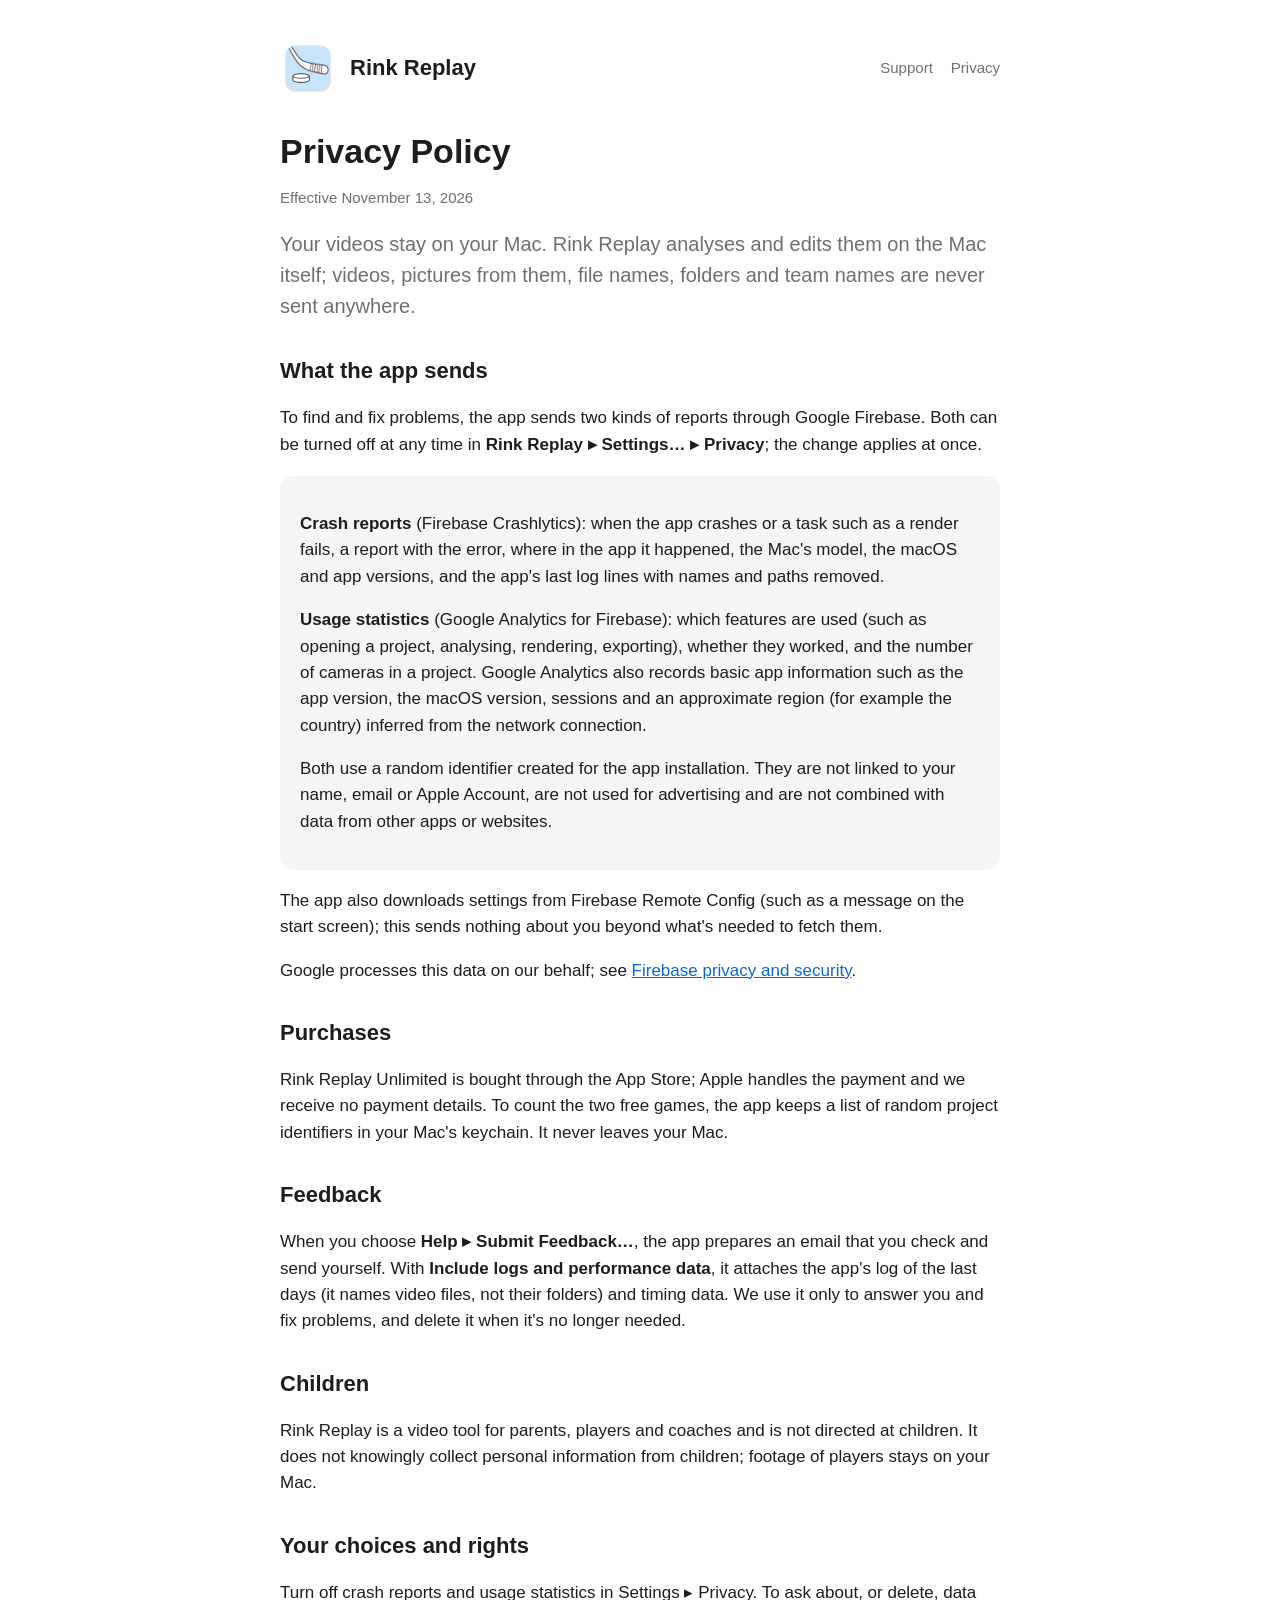
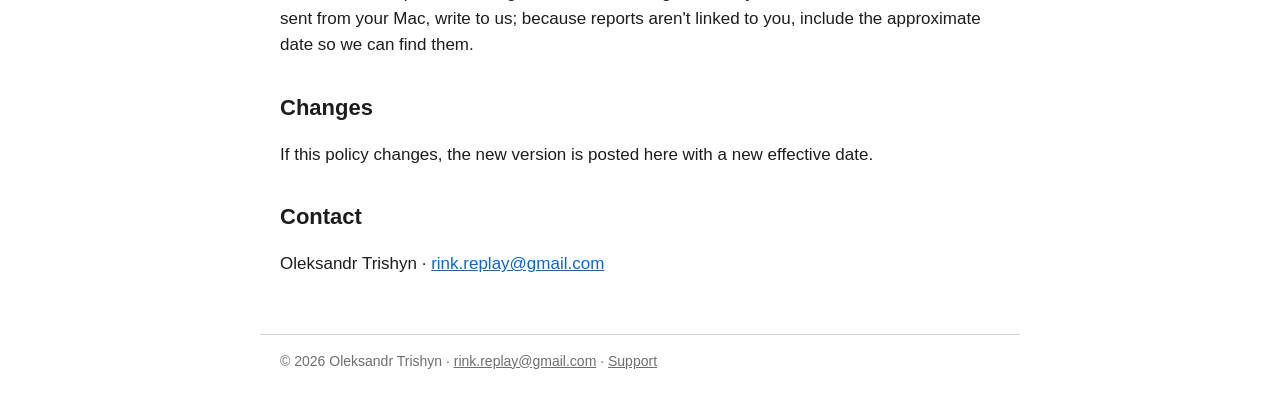
==== privacy.html @ d2ca4f3b "Rink Replay website: home, support and privacy policy Co-Authored-By: Claude Opus 5.5 <noreply@anthr" ====
<!doctype html>
<html lang="en">
<head>
<meta charset="utf-8">
<meta name="viewport" content="width=device-width, initial-scale=1">
<title>Rink Replay Privacy Policy</title>
<link rel="stylesheet" href="style.css">
</head>
<body>
<header><img src="icon.png" alt=""><a href="./">Rink Replay</a>
<nav><a href="support.html">Support</a><a href="privacy.html">Privacy</a></nav></header>
<main>
<h1>Privacy Policy</h1>
<p class="muted">Effective November 13, 2026</p>
<p class="lead">Your videos stay on your Mac. Rink Replay analyses and edits them on the Mac itself; videos, pictures from them, file names, folders and team names are never sent anywhere.</p>

<h2>What the app sends</h2>
<p>To find and fix problems, the app sends two kinds of reports through Google Firebase. Both can be turned off at any time in <strong>Rink Replay ▸ Settings… ▸ Privacy</strong>; the change applies at once.</p>
<div class="card">
<p><strong>Crash reports</strong> (Firebase Crashlytics): when the app crashes or a task such as a render fails, a report with the error, where in the app it happened, the Mac's model, the macOS and app versions, and the app's last log lines with names and paths removed.</p>
<p><strong>Usage statistics</strong> (Google Analytics for Firebase): which features are used (such as opening a project, analysing, rendering, exporting), whether they worked, and the number of cameras in a project. Google Analytics also records basic app information such as the app version, the macOS version, sessions and an approximate region (for example the country) inferred from the network connection.</p>
<p>Both use a random identifier created for the app installation. They are not linked to your name, email or Apple Account, are not used for advertising and are not combined with data from other apps or websites.</p>
</div>
<p>The app also downloads settings from Firebase Remote Config (such as a message on the start screen); this sends nothing about you beyond what's needed to fetch them.</p>
<p>Google processes this data on our behalf; see <a href="https://firebase.google.com/support/privacy">Firebase privacy and security</a>.</p>

<h2>Purchases</h2>
<p>Rink Replay Unlimited is bought through the App Store; Apple handles the payment and we receive no payment details. To count the two free games, the app keeps a list of random project identifiers in your Mac's keychain. It never leaves your Mac.</p>

<h2>Feedback</h2>
<p>When you choose <strong>Help ▸ Submit Feedback…</strong>, the app prepares an email that you check and send yourself. With <strong>Include logs and performance data</strong>, it attaches the app's log of the last days (it names video files, not their folders) and timing data. We use it only to answer you and fix problems, and delete it when it's no longer needed.</p>

<h2>Children</h2>
<p>Rink Replay is a video tool for parents, players and coaches and is not directed at children. It does not knowingly collect personal information from children; footage of players stays on your Mac.</p>

<h2>Your choices and rights</h2>
<p>Turn off crash reports and usage statistics in Settings ▸ Privacy. To ask about, or delete, data sent from your Mac, write to us; because reports aren't linked to you, include the approximate date so we can find them.</p>

<h2>Changes</h2>
<p>If this policy changes, the new version is posted here with a new effective date.</p>

<h2>Contact</h2>
<p>Oleksandr Trishyn · <a href="mailto:rink.replay@gmail.com">rink.replay@gmail.com</a></p>
</main>
<footer>© 2026 Oleksandr Trishyn · <a href="mailto:rink.replay@gmail.com">rink.replay@gmail.com</a> · <a href="support.html">Support</a></footer>
</body>
</html>
---- style.css ----
:root { --bg: #ffffff; --fg: #1d1d1f; --muted: #6e6e73; --accent: #0a66d8; --card: #f5f5f7; --line: #d2d2d7; }
@media (prefers-color-scheme: dark) { :root { --bg: #111113; --fg: #f5f5f7; --muted: #a1a1a6; --accent: #5aa2ff; --card: #1c1c1f; --line: #3a3a3d; } }
* { box-sizing: border-box; }
body { margin: 0; background: var(--bg); color: var(--fg); font: 17px/1.55 -apple-system, BlinkMacSystemFont, "Helvetica Neue", Arial, sans-serif; }
header, main, footer { max-width: 760px; margin: 0 auto; padding: 0 20px; }
header { padding-top: 40px; display: flex; align-items: center; gap: 14px; }
header img { width: 56px; height: 56px; }
header a { color: inherit; text-decoration: none; font-weight: 600; font-size: 22px; }
nav { margin-left: auto; display: flex; gap: 18px; font-size: 15px; }
nav a { color: var(--muted); font-weight: 500; font-size: 15px; }
h1 { font-size: 34px; line-height: 1.15; margin: 36px 0 10px; }
h2 { font-size: 22px; margin: 32px 0 8px; }
p, li { color: var(--fg); }
.lead { font-size: 20px; color: var(--muted); }
a { color: var(--accent); }
.card { background: var(--card); border-radius: 14px; padding: 18px 20px; margin: 18px 0; }
.muted { color: var(--muted); font-size: 15px; }
footer { margin-top: 56px; padding-bottom: 40px; border-top: 1px solid var(--line); padding-top: 16px; color: var(--muted); font-size: 14px; }
footer a { color: var(--muted); }
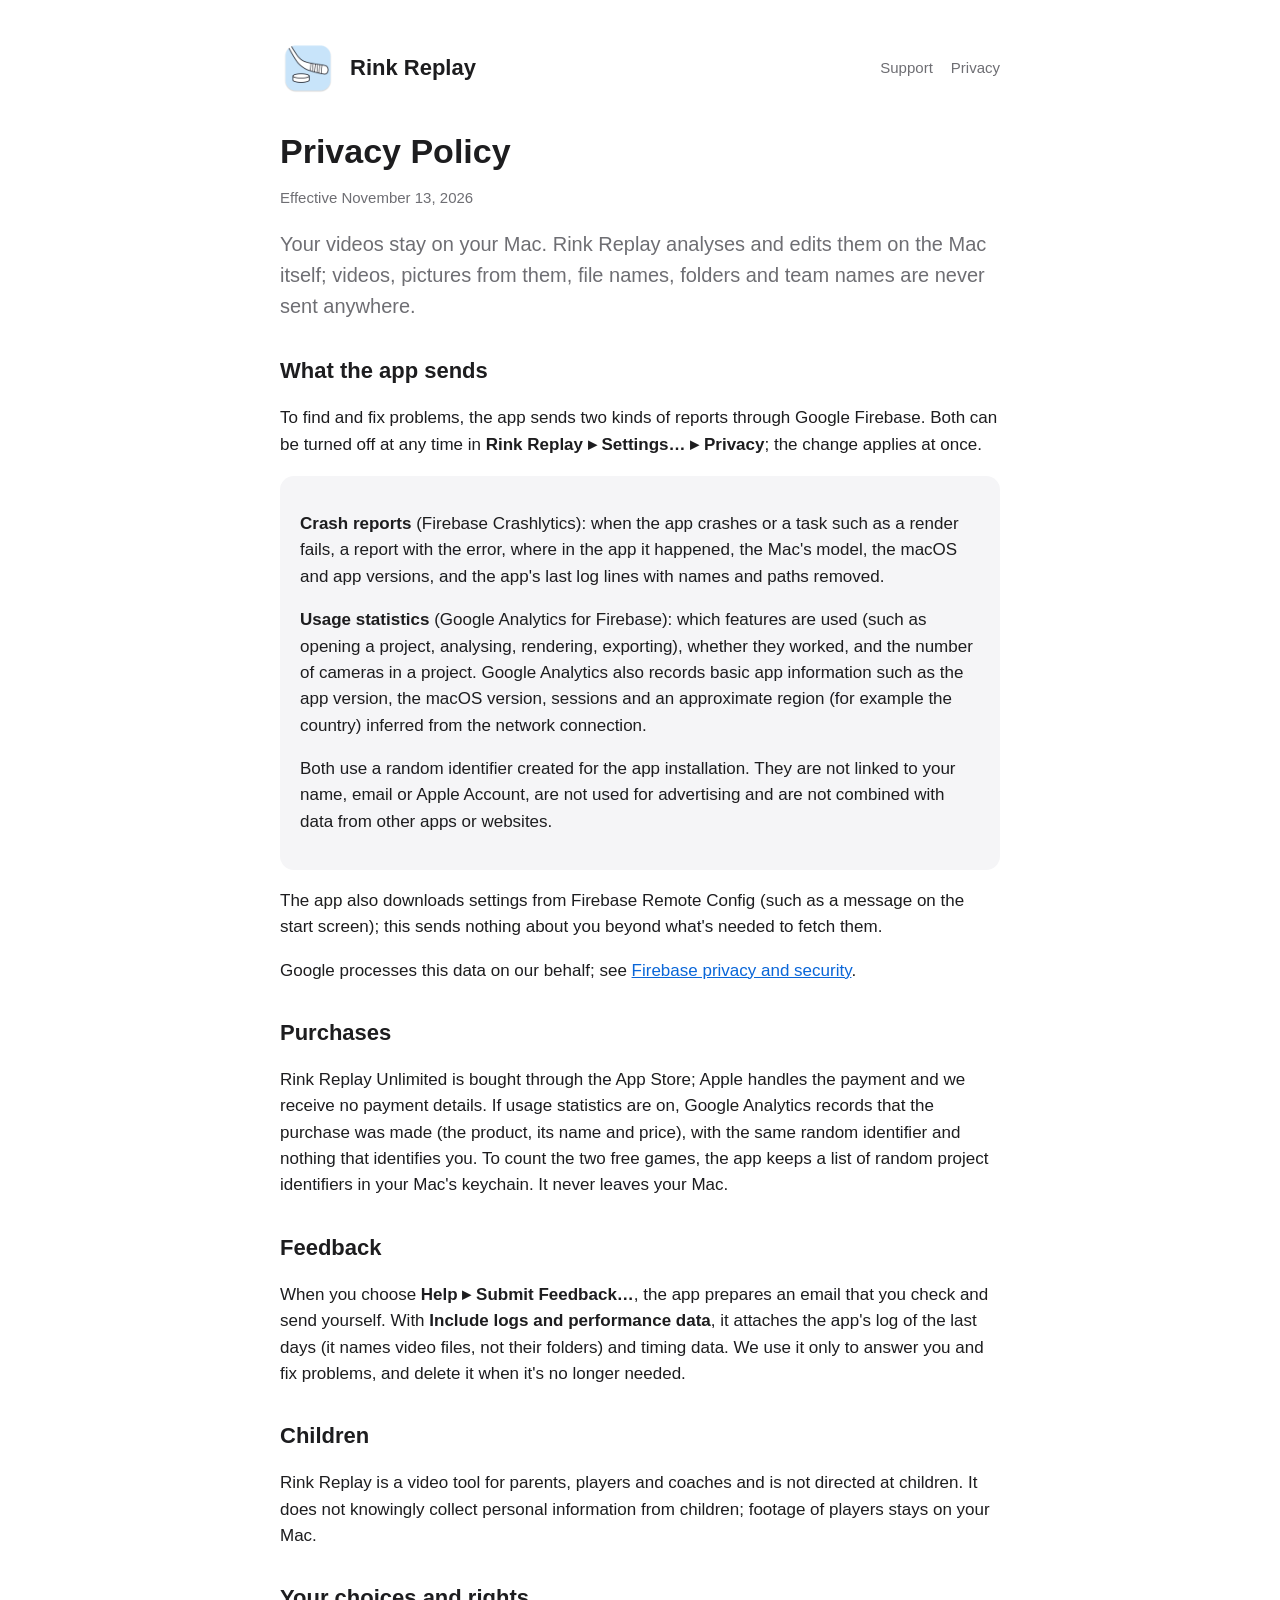
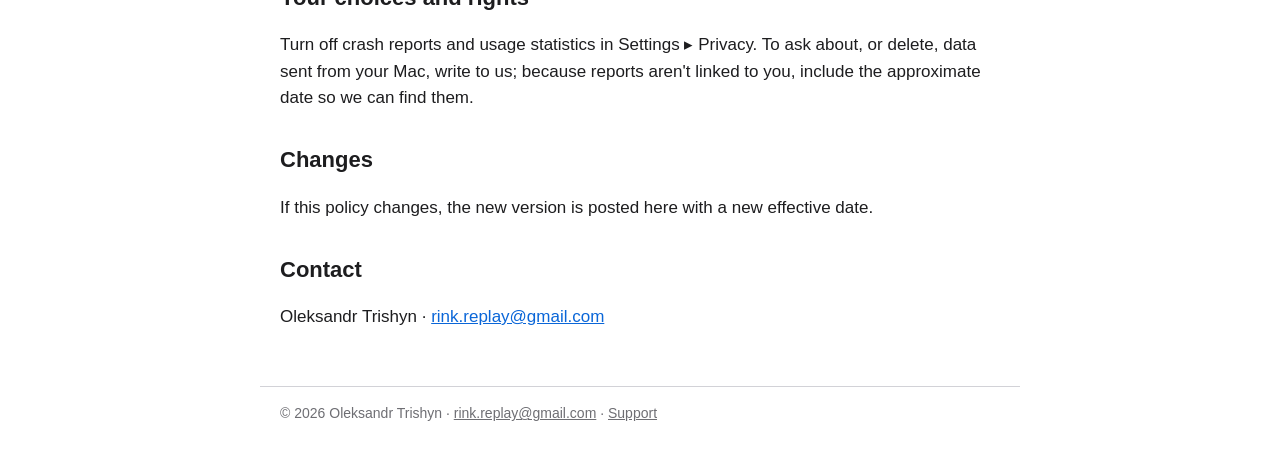
==== commit 51a68040: "Privacy policy: usage statistics record the Unlimited purchase Co-Authored-By: Claude Opus 5.5 <nore" ====
--- a/privacy.html
+++ b/privacy.html
@@ -25,7 +25,7 @@
 <p>Google processes this data on our behalf; see <a href="https://firebase.google.com/support/privacy">Firebase privacy and security</a>.</p>
 
 <h2>Purchases</h2>
-<p>Rink Replay Unlimited is bought through the App Store; Apple handles the payment and we receive no payment details. To count the two free games, the app keeps a list of random project identifiers in your Mac's keychain. It never leaves your Mac.</p>
+<p>Rink Replay Unlimited is bought through the App Store; Apple handles the payment and we receive no payment details. If usage statistics are on, Google Analytics records that the purchase was made (the product, its name and price), with the same random identifier and nothing that identifies you. To count the two free games, the app keeps a list of random project identifiers in your Mac's keychain. It never leaves your Mac.</p>
 
 <h2>Feedback</h2>
 <p>When you choose <strong>Help ▸ Submit Feedback…</strong>, the app prepares an email that you check and send yourself. With <strong>Include logs and performance data</strong>, it attaches the app's log of the last days (it names video files, not their folders) and timing data. We use it only to answer you and fix problems, and delete it when it's no longer needed.</p>
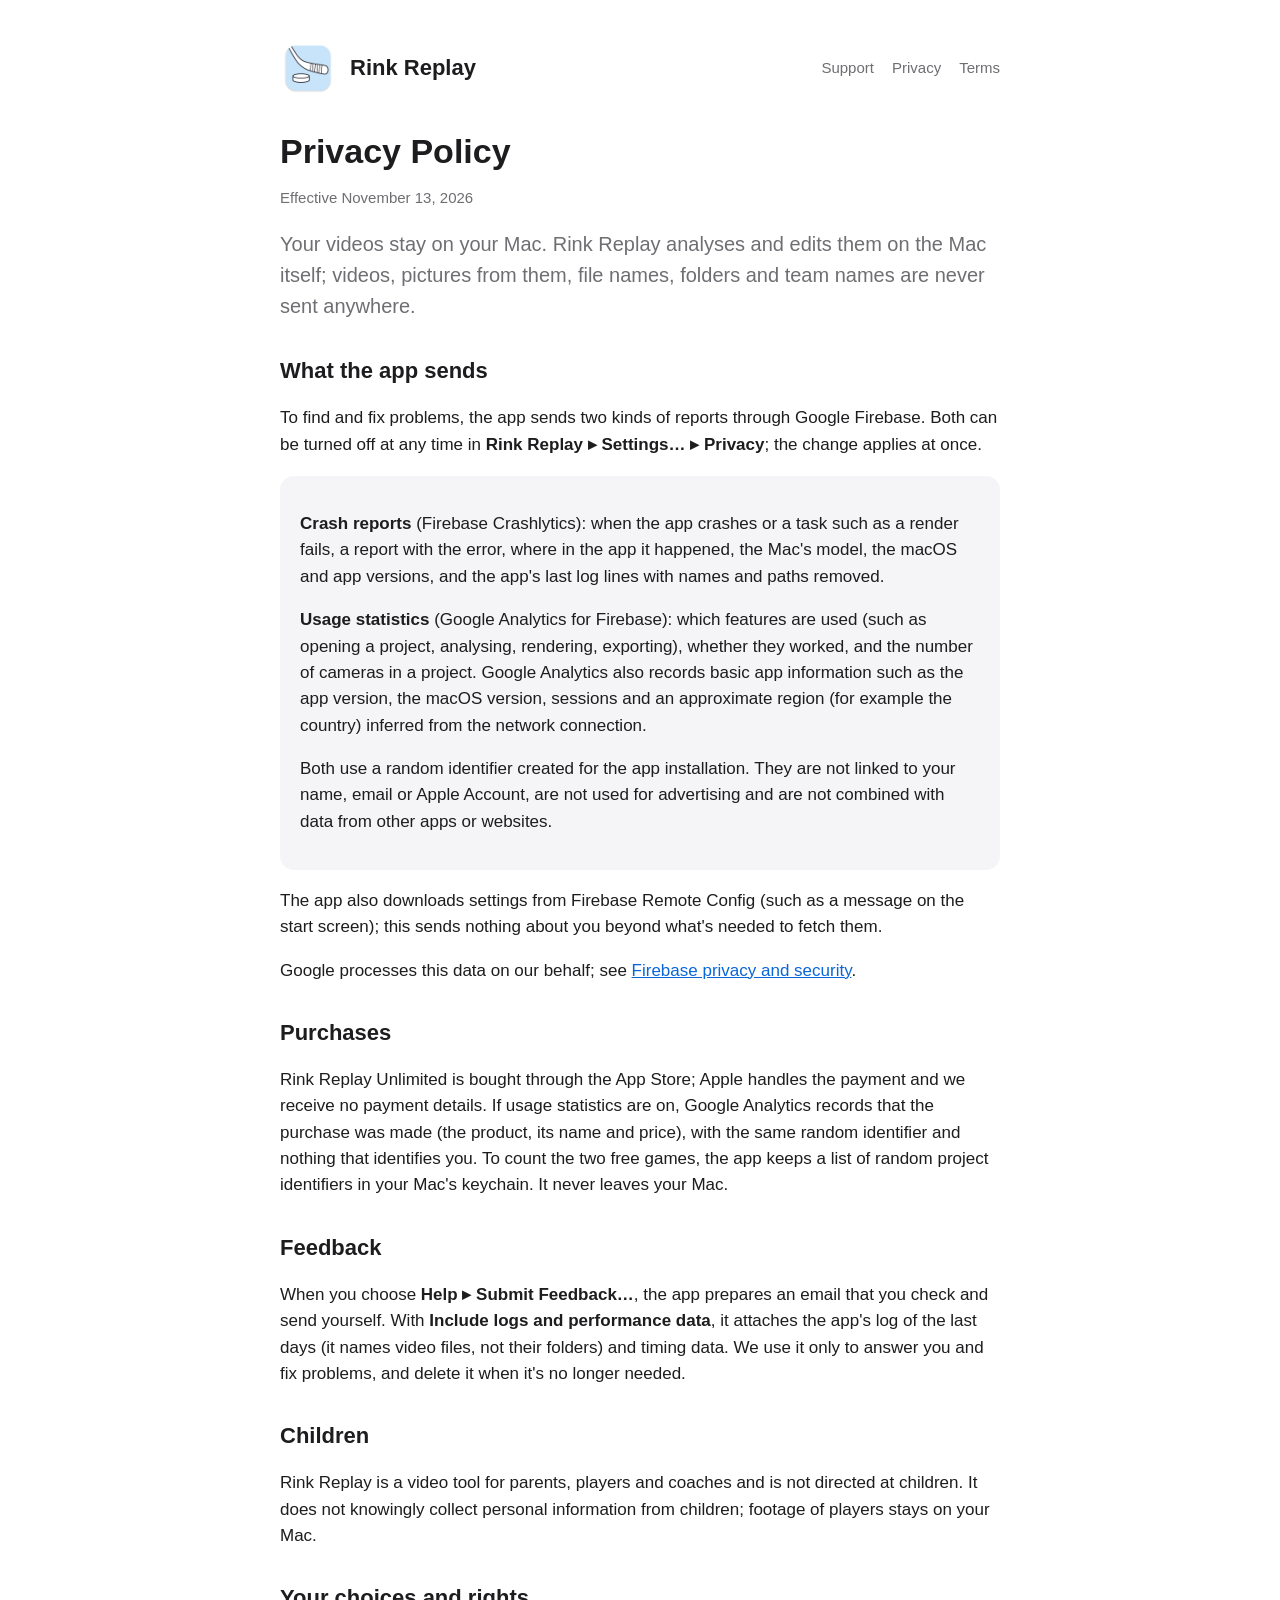
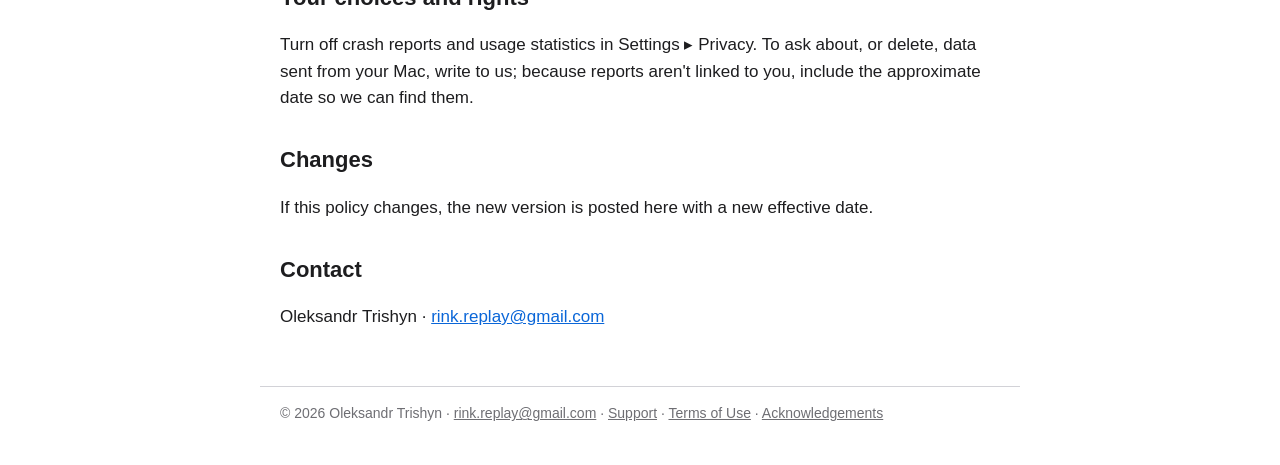
==== commit 1d62d4f4: "Add Terms of Use and Acknowledgements; link them from every page" ====
--- a/privacy.html
+++ b/privacy.html
@@ -8,7 +8,7 @@
 </head>
 <body>
 <header><img src="icon.png" alt=""><a href="./">Rink Replay</a>
-<nav><a href="support.html">Support</a><a href="privacy.html">Privacy</a></nav></header>
+<nav><a href="support.html">Support</a><a href="privacy.html">Privacy</a><a href="terms.html">Terms</a></nav></header>
 <main>
 <h1>Privacy Policy</h1>
 <p class="muted">Effective November 13, 2026</p>
@@ -42,6 +42,6 @@
 <h2>Contact</h2>
 <p>Oleksandr Trishyn · <a href="mailto:rink.replay@gmail.com">rink.replay@gmail.com</a></p>
 </main>
-<footer>© 2026 Oleksandr Trishyn · <a href="mailto:rink.replay@gmail.com">rink.replay@gmail.com</a> · <a href="support.html">Support</a></footer>
+<footer>© 2026 Oleksandr Trishyn · <a href="mailto:rink.replay@gmail.com">rink.replay@gmail.com</a> · <a href="support.html">Support</a> · <a href="terms.html">Terms of Use</a> · <a href="acknowledgements.html">Acknowledgements</a></footer>
 </body>
 </html>
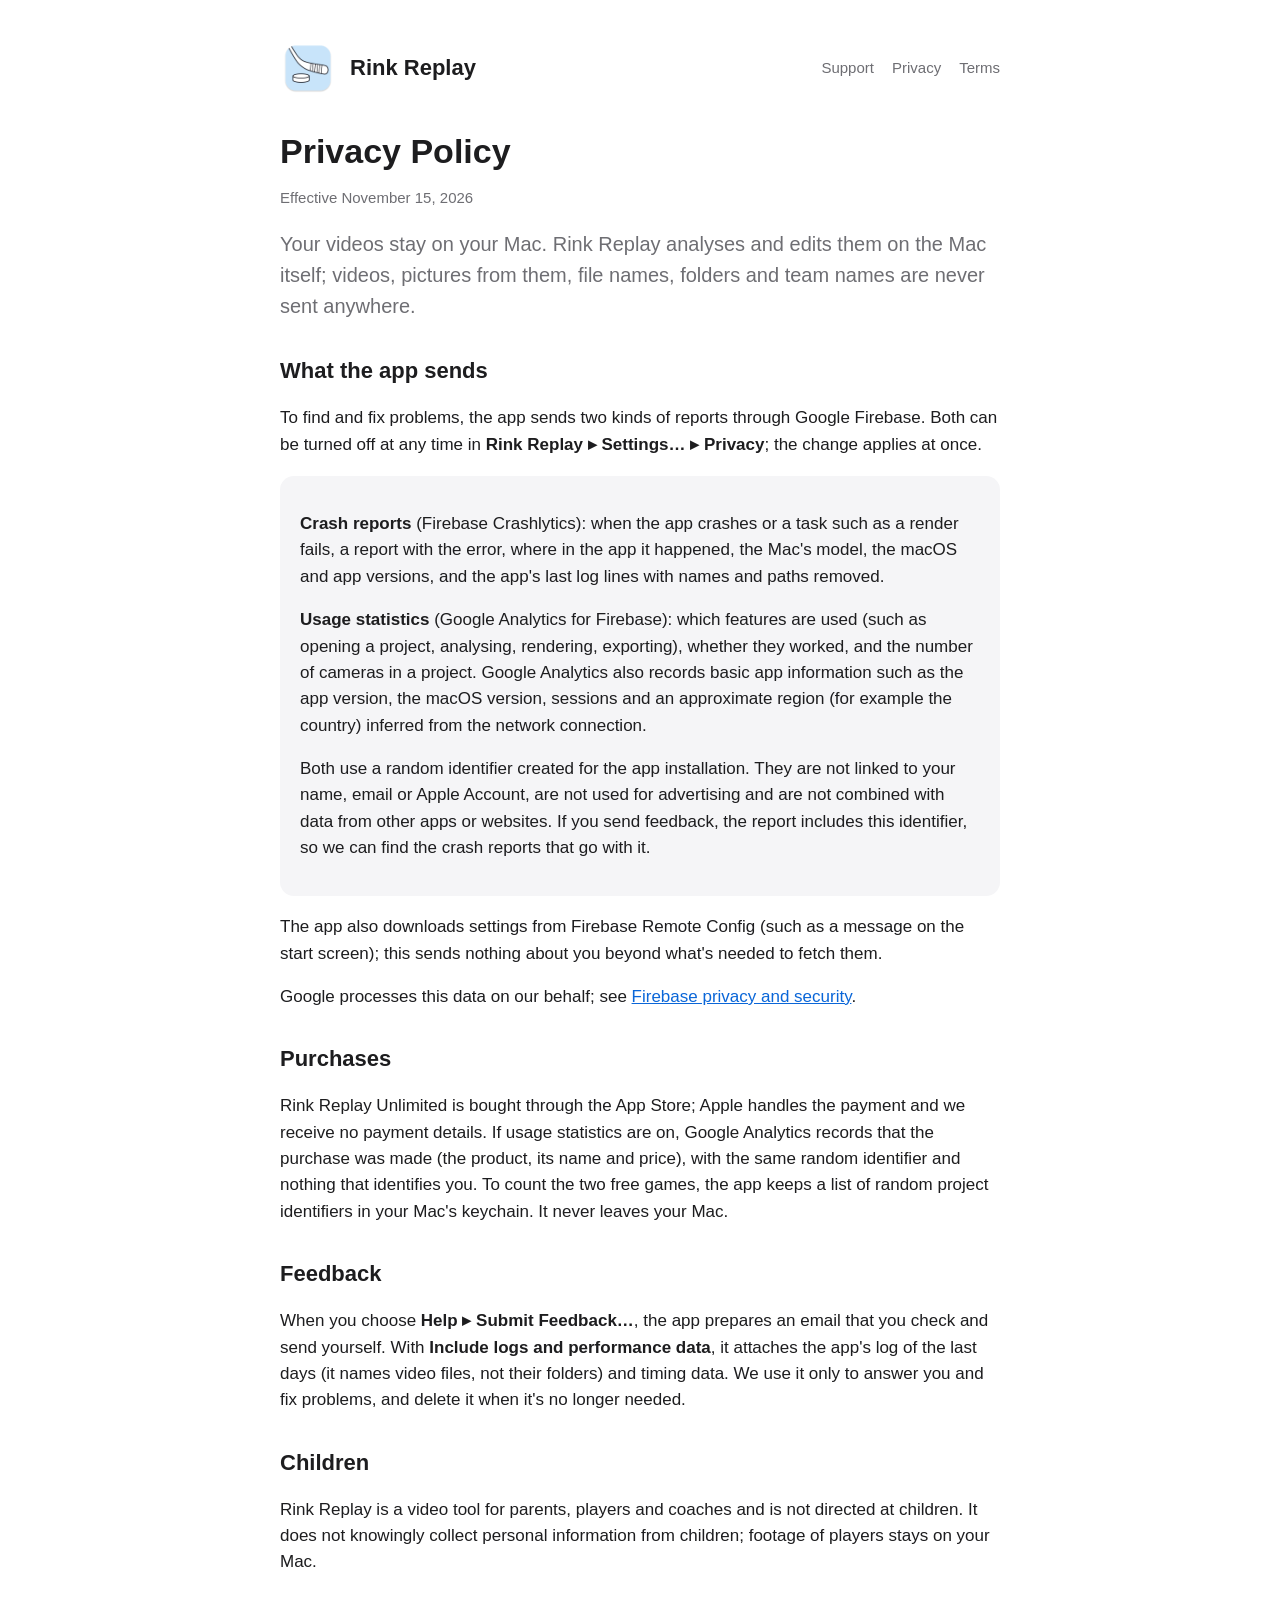
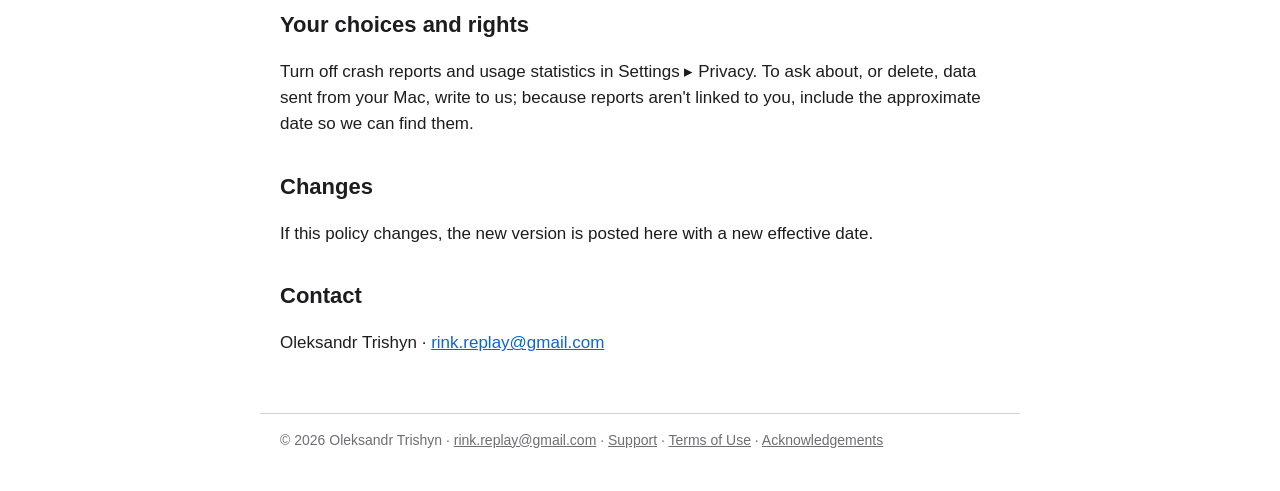
==== commit 2c21f135: "Privacy: feedback reports include the installation identifier" ====
--- a/privacy.html
+++ b/privacy.html
@@ -11,7 +11,7 @@
 <nav><a href="support.html">Support</a><a href="privacy.html">Privacy</a><a href="terms.html">Terms</a></nav></header>
 <main>
 <h1>Privacy Policy</h1>
-<p class="muted">Effective November 13, 2026</p>
+<p class="muted">Effective November 15, 2026</p>
 <p class="lead">Your videos stay on your Mac. Rink Replay analyses and edits them on the Mac itself; videos, pictures from them, file names, folders and team names are never sent anywhere.</p>
 
 <h2>What the app sends</h2>
@@ -19,7 +19,7 @@
 <div class="card">
 <p><strong>Crash reports</strong> (Firebase Crashlytics): when the app crashes or a task such as a render fails, a report with the error, where in the app it happened, the Mac's model, the macOS and app versions, and the app's last log lines with names and paths removed.</p>
 <p><strong>Usage statistics</strong> (Google Analytics for Firebase): which features are used (such as opening a project, analysing, rendering, exporting), whether they worked, and the number of cameras in a project. Google Analytics also records basic app information such as the app version, the macOS version, sessions and an approximate region (for example the country) inferred from the network connection.</p>
-<p>Both use a random identifier created for the app installation. They are not linked to your name, email or Apple Account, are not used for advertising and are not combined with data from other apps or websites.</p>
+<p>Both use a random identifier created for the app installation. They are not linked to your name, email or Apple Account, are not used for advertising and are not combined with data from other apps or websites. If you send feedback, the report includes this identifier, so we can find the crash reports that go with it.</p>
 </div>
 <p>The app also downloads settings from Firebase Remote Config (such as a message on the start screen); this sends nothing about you beyond what's needed to fetch them.</p>
 <p>Google processes this data on our behalf; see <a href="https://firebase.google.com/support/privacy">Firebase privacy and security</a>.</p>
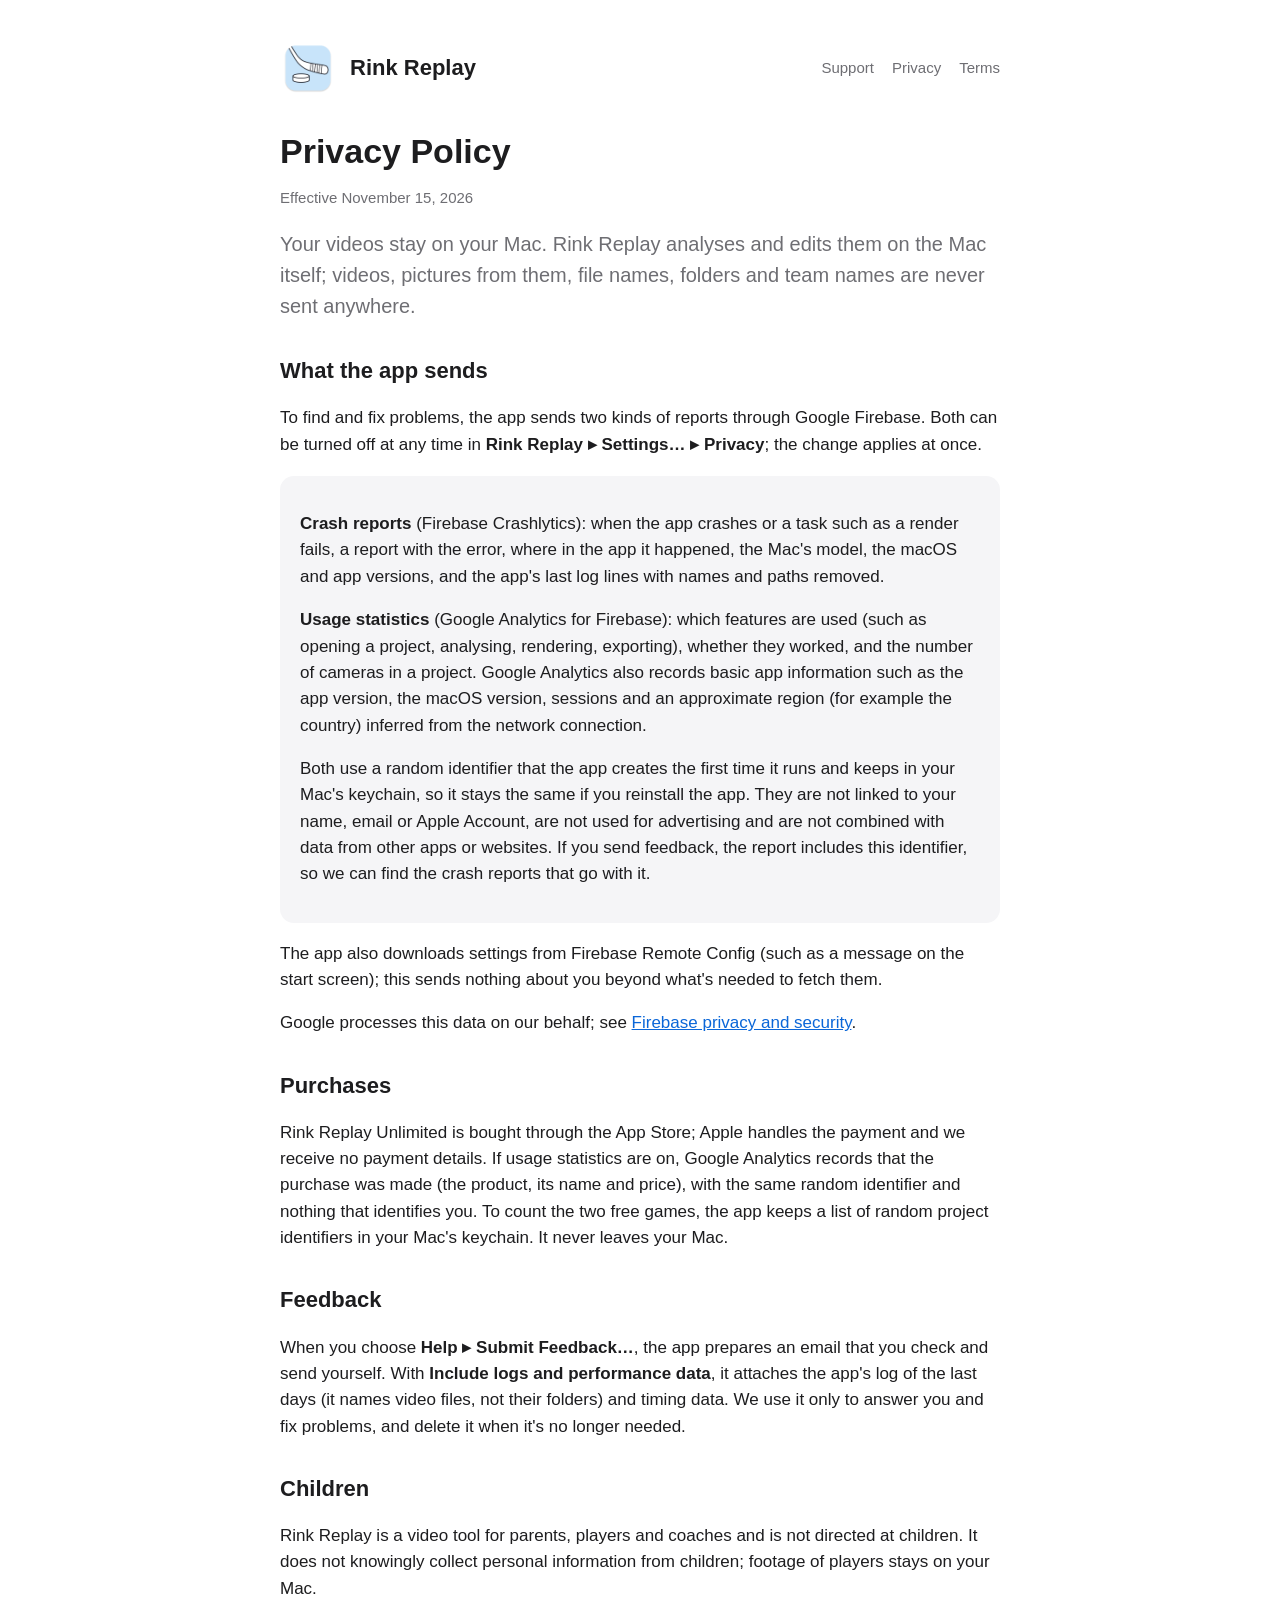
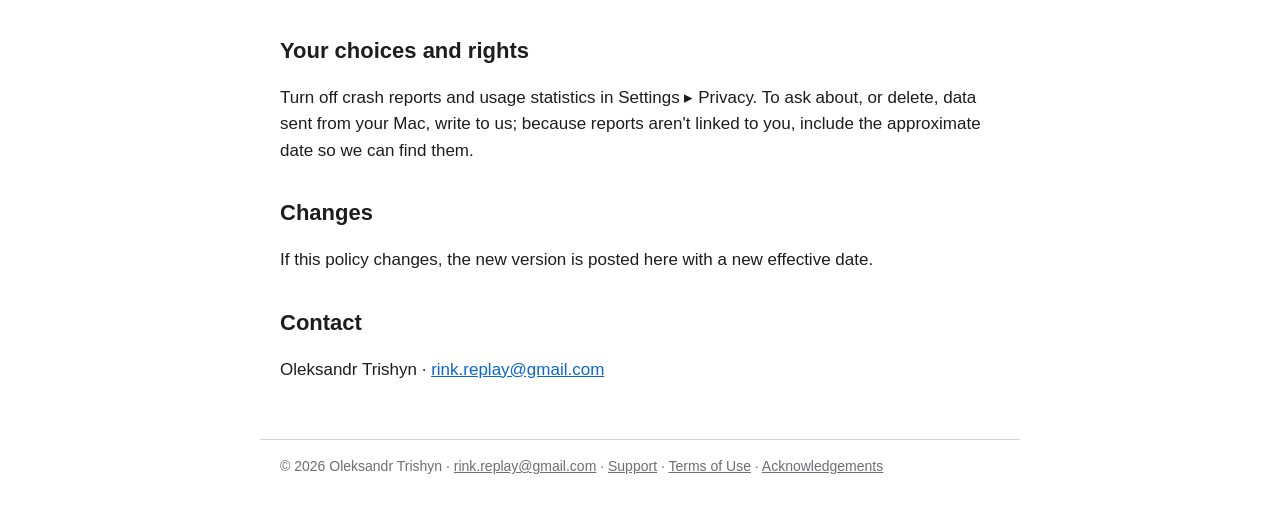
==== commit 0e843fc0: "Privacy: the installation identifier is kept in the keychain Co-Authored-By: Claude Opus 5.5 <norepl" ====
--- a/privacy.html
+++ b/privacy.html
@@ -19,7 +19,7 @@
 <div class="card">
 <p><strong>Crash reports</strong> (Firebase Crashlytics): when the app crashes or a task such as a render fails, a report with the error, where in the app it happened, the Mac's model, the macOS and app versions, and the app's last log lines with names and paths removed.</p>
 <p><strong>Usage statistics</strong> (Google Analytics for Firebase): which features are used (such as opening a project, analysing, rendering, exporting), whether they worked, and the number of cameras in a project. Google Analytics also records basic app information such as the app version, the macOS version, sessions and an approximate region (for example the country) inferred from the network connection.</p>
-<p>Both use a random identifier created for the app installation. They are not linked to your name, email or Apple Account, are not used for advertising and are not combined with data from other apps or websites. If you send feedback, the report includes this identifier, so we can find the crash reports that go with it.</p>
+<p>Both use a random identifier that the app creates the first time it runs and keeps in your Mac's keychain, so it stays the same if you reinstall the app. They are not linked to your name, email or Apple Account, are not used for advertising and are not combined with data from other apps or websites. If you send feedback, the report includes this identifier, so we can find the crash reports that go with it.</p>
 </div>
 <p>The app also downloads settings from Firebase Remote Config (such as a message on the start screen); this sends nothing about you beyond what's needed to fetch them.</p>
 <p>Google processes this data on our behalf; see <a href="https://firebase.google.com/support/privacy">Firebase privacy and security</a>.</p>
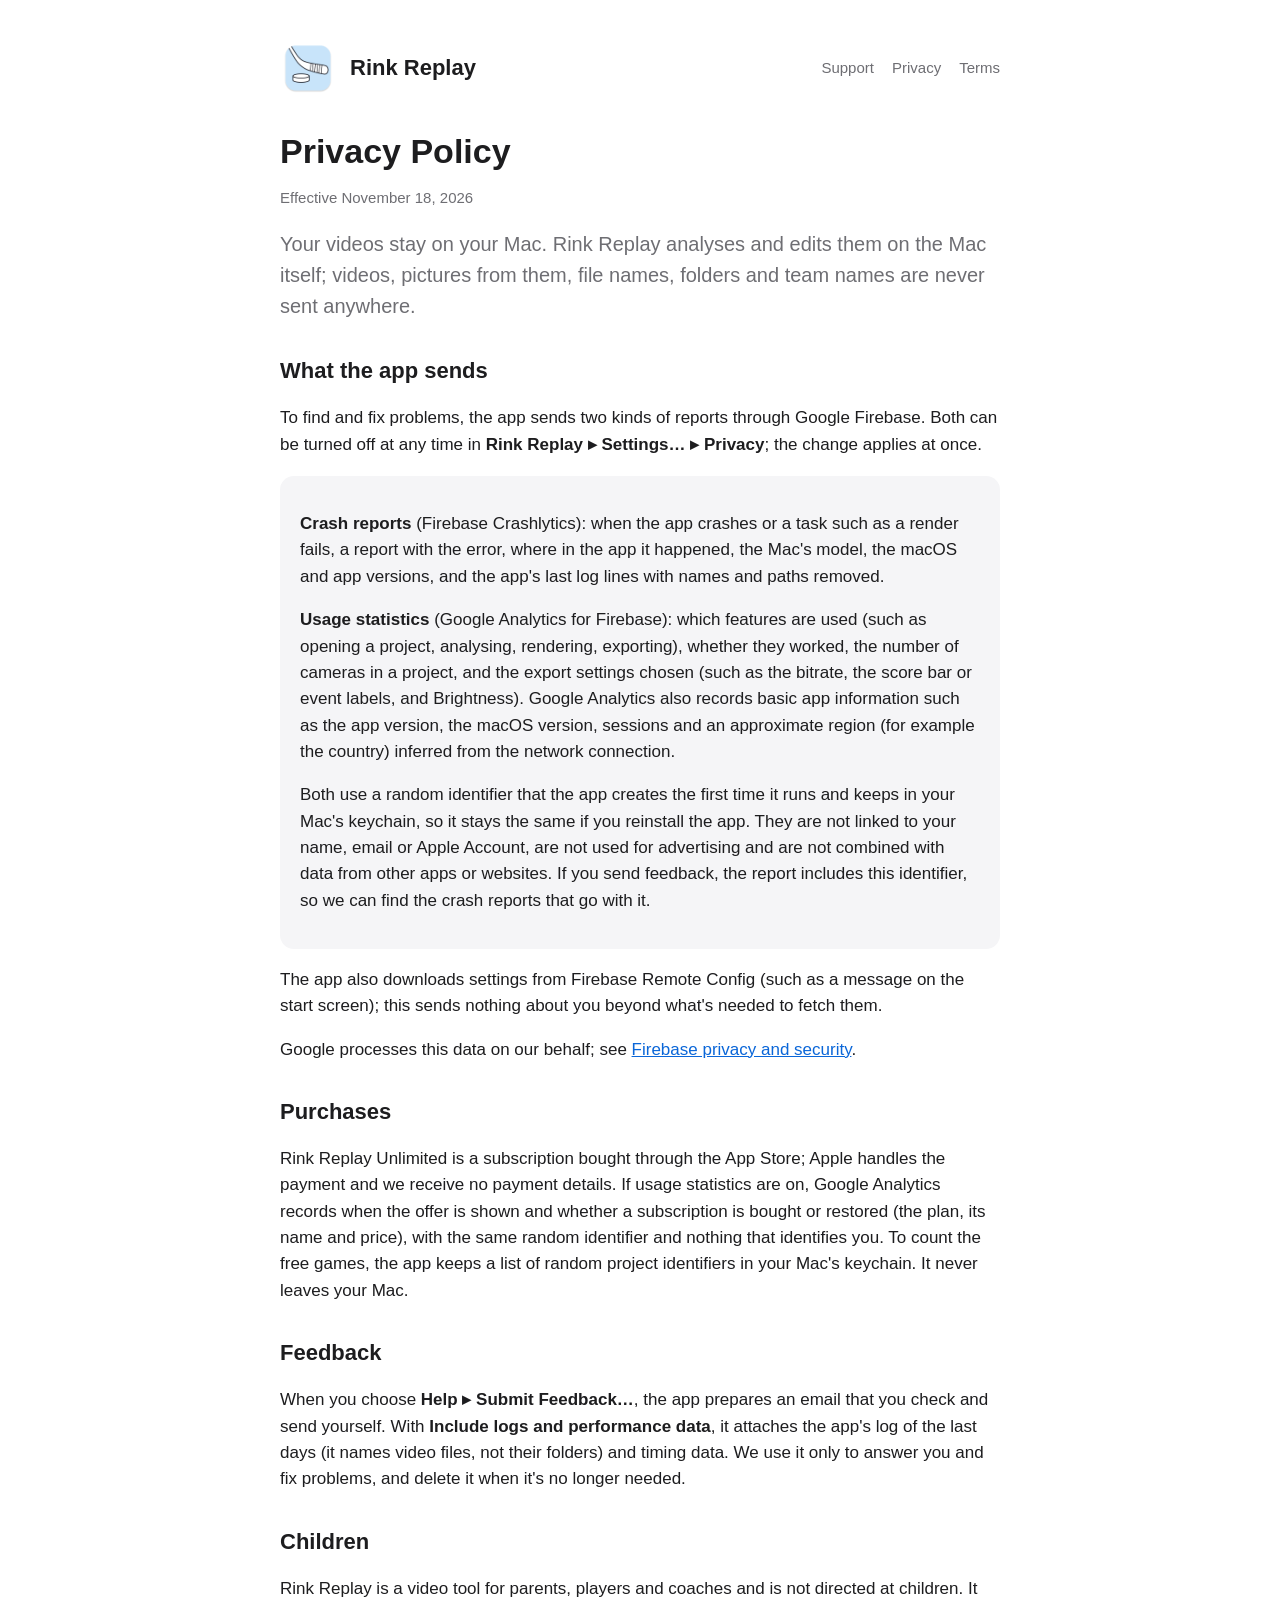
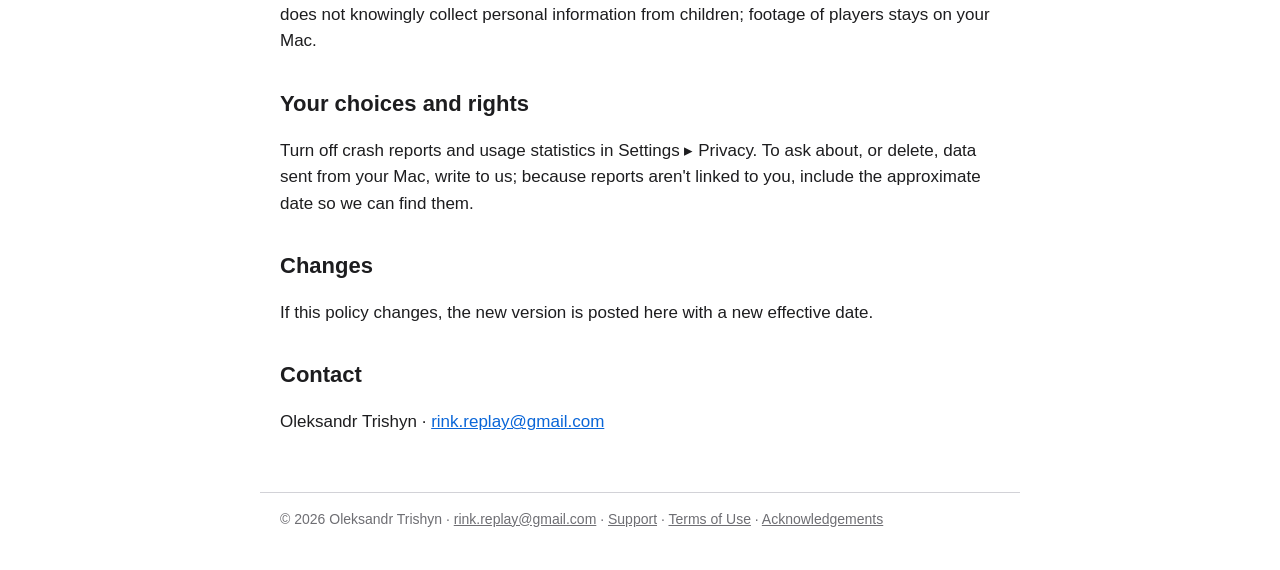
==== commit 6cb5e580: "Rink Replay Unlimited is a subscription; three free games Terms: auto-renewal, cancelling, what happ" ====
--- a/privacy.html
+++ b/privacy.html
@@ -11,21 +11,21 @@
 <nav><a href="support.html">Support</a><a href="privacy.html">Privacy</a><a href="terms.html">Terms</a></nav></header>
 <main>
 <h1>Privacy Policy</h1>
-<p class="muted">Effective November 15, 2026</p>
+<p class="muted">Effective November 18, 2026</p>
 <p class="lead">Your videos stay on your Mac. Rink Replay analyses and edits them on the Mac itself; videos, pictures from them, file names, folders and team names are never sent anywhere.</p>
 
 <h2>What the app sends</h2>
 <p>To find and fix problems, the app sends two kinds of reports through Google Firebase. Both can be turned off at any time in <strong>Rink Replay ▸ Settings… ▸ Privacy</strong>; the change applies at once.</p>
 <div class="card">
 <p><strong>Crash reports</strong> (Firebase Crashlytics): when the app crashes or a task such as a render fails, a report with the error, where in the app it happened, the Mac's model, the macOS and app versions, and the app's last log lines with names and paths removed.</p>
-<p><strong>Usage statistics</strong> (Google Analytics for Firebase): which features are used (such as opening a project, analysing, rendering, exporting), whether they worked, and the number of cameras in a project. Google Analytics also records basic app information such as the app version, the macOS version, sessions and an approximate region (for example the country) inferred from the network connection.</p>
+<p><strong>Usage statistics</strong> (Google Analytics for Firebase): which features are used (such as opening a project, analysing, rendering, exporting), whether they worked, the number of cameras in a project, and the export settings chosen (such as the bitrate, the score bar or event labels, and Brightness). Google Analytics also records basic app information such as the app version, the macOS version, sessions and an approximate region (for example the country) inferred from the network connection.</p>
 <p>Both use a random identifier that the app creates the first time it runs and keeps in your Mac's keychain, so it stays the same if you reinstall the app. They are not linked to your name, email or Apple Account, are not used for advertising and are not combined with data from other apps or websites. If you send feedback, the report includes this identifier, so we can find the crash reports that go with it.</p>
 </div>
 <p>The app also downloads settings from Firebase Remote Config (such as a message on the start screen); this sends nothing about you beyond what's needed to fetch them.</p>
 <p>Google processes this data on our behalf; see <a href="https://firebase.google.com/support/privacy">Firebase privacy and security</a>.</p>
 
 <h2>Purchases</h2>
-<p>Rink Replay Unlimited is bought through the App Store; Apple handles the payment and we receive no payment details. If usage statistics are on, Google Analytics records that the purchase was made (the product, its name and price), with the same random identifier and nothing that identifies you. To count the two free games, the app keeps a list of random project identifiers in your Mac's keychain. It never leaves your Mac.</p>
+<p>Rink Replay Unlimited is a subscription bought through the App Store; Apple handles the payment and we receive no payment details. If usage statistics are on, Google Analytics records when the offer is shown and whether a subscription is bought or restored (the plan, its name and price), with the same random identifier and nothing that identifies you. To count the free games, the app keeps a list of random project identifiers in your Mac's keychain. It never leaves your Mac.</p>
 
 <h2>Feedback</h2>
 <p>When you choose <strong>Help ▸ Submit Feedback…</strong>, the app prepares an email that you check and send yourself. With <strong>Include logs and performance data</strong>, it attaches the app's log of the last days (it names video files, not their folders) and timing data. We use it only to answer you and fix problems, and delete it when it's no longer needed.</p>
